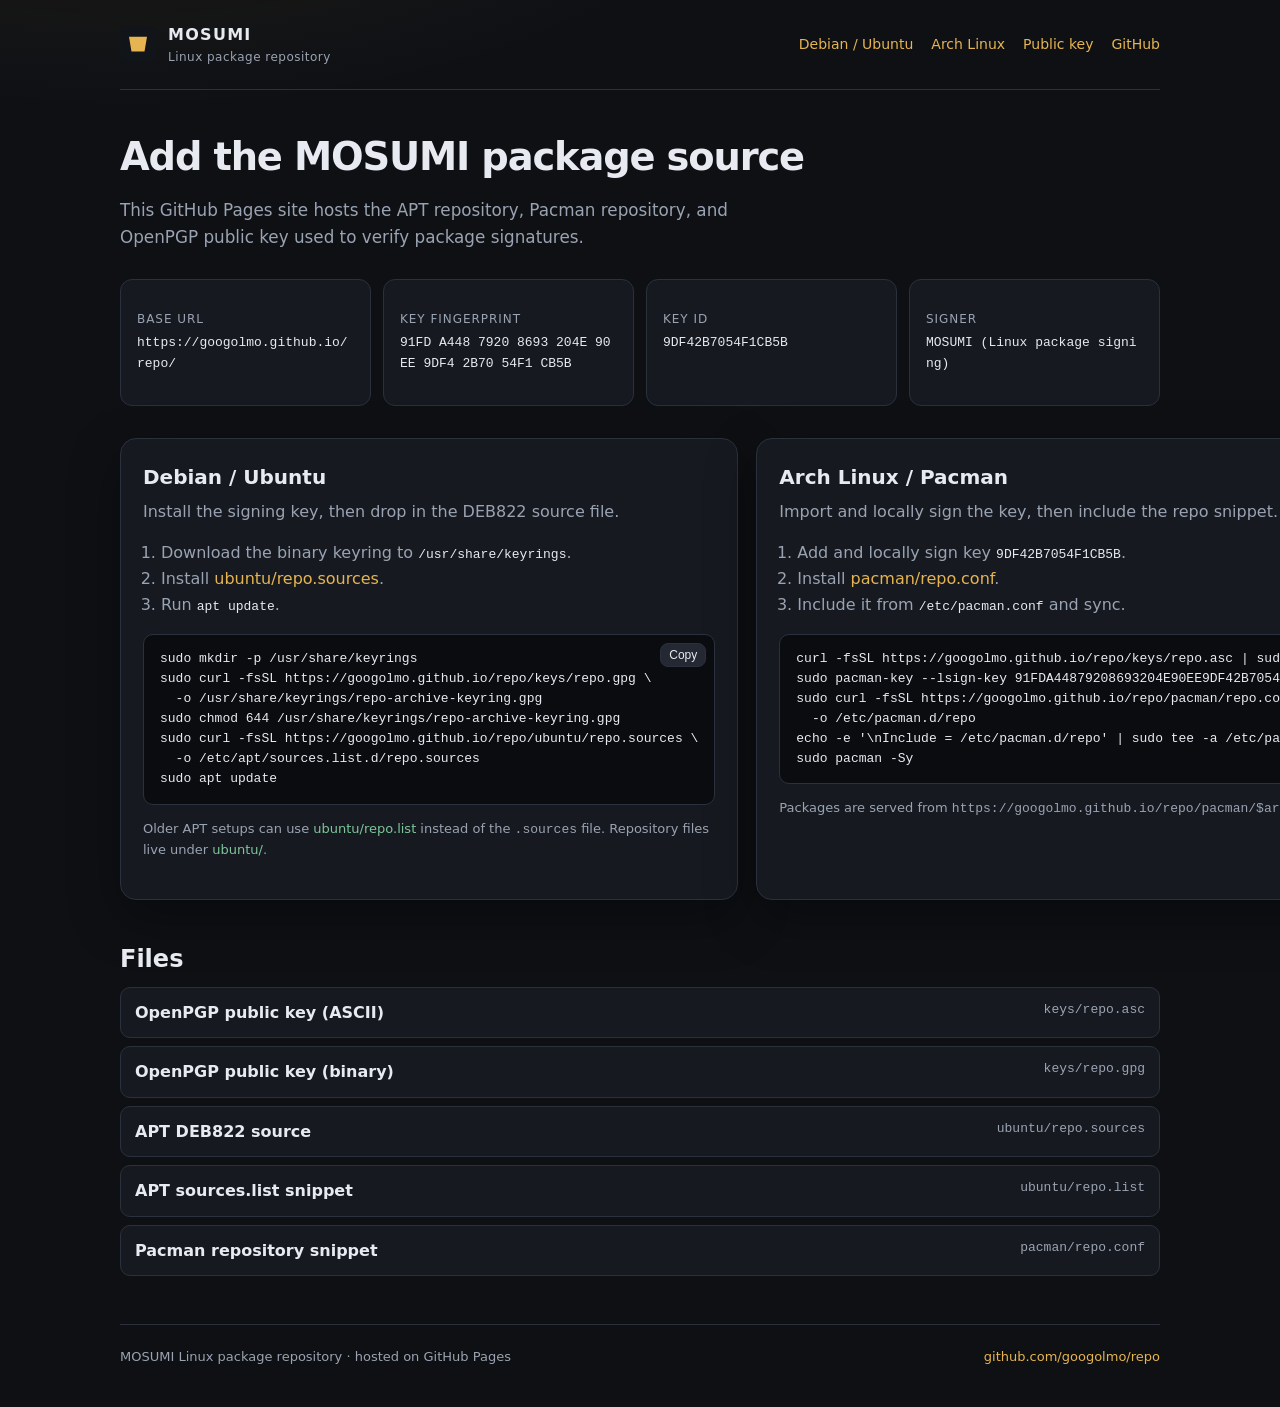
==== index.html @ 22315623 "init project" ====
<!DOCTYPE html>
<html lang="en">
<head>
  <meta charset="utf-8">
  <meta name="viewport" content="width=device-width, initial-scale=1">
  <title>MOSUMI Linux Package Repository</title>
  <meta name="description" content="APT and Pacman repository for MOSUMI Linux packages, including the signing public key and source list setup.">
  <link rel="icon" href="assets/favicon.svg" type="image/svg+xml">
  <link rel="stylesheet" href="assets/style.css">
</head>
<body>
  <div class="wrap">
    <header>
      <a class="brand" href="./">
        <svg viewBox="0 0 32 32" aria-hidden="true">
          <rect width="32" height="32" rx="7" fill="#111418"/>
          <path fill="#e6b450" d="M8 9.5h16l-2.2 13.2H10.2L8 9.5zm3.1 3.2h9.8l-.3 1.8H11.5l-.4-1.8zm.6 3.6h8.6l-.9 5.4h-6.8l-.9-5.4z"/>
        </svg>
        <span>
          <span class="brand-name">MOSUMI</span>
          <span class="brand-sub">Linux package repository</span>
        </span>
      </a>
      <nav>
        <a href="#debian">Debian / Ubuntu</a>
        <a href="#arch">Arch Linux</a>
        <a href="keys/repo.asc">Public key</a>
        <a href="https://github.com/googolmo/repo">GitHub</a>
      </nav>
    </header>

    <h1>Add the MOSUMI package source</h1>
    <p class="lede">
      This GitHub Pages site hosts the APT repository, Pacman repository,
      and OpenPGP public key used to verify package signatures.
    </p>

    <div class="meta">
      <article>
        <dl>
          <dt>Base URL</dt>
          <dd>https://googolmo.github.io/repo/</dd>
        </dl>
      </article>
      <article>
        <dl>
          <dt>Key fingerprint</dt>
          <dd>91FD A448 7920 8693 204E  90EE 9DF4 2B70 54F1 CB5B</dd>
        </dl>
      </article>
      <article>
        <dl>
          <dt>Key ID</dt>
          <dd>9DF42B7054F1CB5B</dd>
        </dl>
      </article>
      <article>
        <dl>
          <dt>Signer</dt>
          <dd>MOSUMI (Linux package signing)</dd>
        </dl>
      </article>
    </div>

    <div class="grid" id="setup">
      <section class="card" id="debian">
        <h2>Debian / Ubuntu</h2>
        <p>Install the signing key, then drop in the DEB822 source file.</p>
        <ol class="steps">
          <li>Download the binary keyring to <code>/usr/share/keyrings</code>.</li>
          <li>Install <a href="ubuntu/repo.sources">ubuntu/repo.sources</a>.</li>
          <li>Run <code>apt update</code>.</li>
        </ol>
        <pre data-copy><code>sudo mkdir -p /usr/share/keyrings
sudo curl -fsSL https://googolmo.github.io/repo/keys/repo.gpg \
  -o /usr/share/keyrings/repo-archive-keyring.gpg
sudo chmod 644 /usr/share/keyrings/repo-archive-keyring.gpg
sudo curl -fsSL https://googolmo.github.io/repo/ubuntu/repo.sources \
  -o /etc/apt/sources.list.d/repo.sources
sudo apt update</code></pre>
        <p class="note">
          Older APT setups can use
          <a href="ubuntu/repo.list">ubuntu/repo.list</a>
          instead of the <code>.sources</code> file.
          Repository files live under <a href="ubuntu/">ubuntu/</a>.
        </p>
      </section>

      <section class="card" id="arch">
        <h2>Arch Linux / Pacman</h2>
        <p>Import and locally sign the key, then include the repo snippet.</p>
        <ol class="steps">
          <li>Add and locally sign key <code>9DF42B7054F1CB5B</code>.</li>
          <li>Install <a href="pacman/repo.conf">pacman/repo.conf</a>.</li>
          <li>Include it from <code>/etc/pacman.conf</code> and sync.</li>
        </ol>
        <pre data-copy><code>curl -fsSL https://googolmo.github.io/repo/keys/repo.asc | sudo pacman-key --add -
sudo pacman-key --lsign-key 91FDA44879208693204E90EE9DF42B7054F1CB5B
sudo curl -fsSL https://googolmo.github.io/repo/pacman/repo.conf \
  -o /etc/pacman.d/repo
echo -e '\nInclude = /etc/pacman.d/repo' | sudo tee -a /etc/pacman.conf
sudo pacman -Sy</code></pre>
        <p class="note">
          Packages are served from
          <code>https://googolmo.github.io/repo/pacman/$arch</code>
          (<a href="pacman/x86_64/">x86_64</a>,
          <a href="pacman/aarch64/">aarch64</a>).
        </p>
      </section>
    </div>

    <section class="section">
      <h2>Files</h2>
      <div class="files">
        <a href="keys/repo.asc"><strong>OpenPGP public key (ASCII)</strong><span>keys/repo.asc</span></a>
        <a href="keys/repo.gpg"><strong>OpenPGP public key (binary)</strong><span>keys/repo.gpg</span></a>
        <a href="ubuntu/repo.sources"><strong>APT DEB822 source</strong><span>ubuntu/repo.sources</span></a>
        <a href="ubuntu/repo.list"><strong>APT sources.list snippet</strong><span>ubuntu/repo.list</span></a>
        <a href="pacman/repo.conf"><strong>Pacman repository snippet</strong><span>pacman/repo.conf</span></a>
      </div>
    </section>

    <footer>
      <span>MOSUMI Linux package repository · hosted on GitHub Pages</span>
      <a href="https://github.com/googolmo/repo">github.com/googolmo/repo</a>
    </footer>
  </div>
  <script src="assets/site.js"></script>
</body>
</html>
---- assets/style.css ----
:root {
  --bg: #0e1014;
  --bg-raised: #161a20;
  --bg-code: #0a0c10;
  --border: #2a313c;
  --text: #e7eaf0;
  --muted: #9aa3b2;
  --accent: #e6b450;
  --accent-dim: #c4922e;
  --link: #e6b450;
  --ok: #7ec699;
  --shadow: 0 18px 50px rgba(0, 0, 0, 0.35);
  --mono: ui-monospace, "SF Mono", "Cascadia Code", Menlo, Consolas, monospace;
  --sans: "Segoe UI", system-ui, -apple-system, sans-serif;
  --radius: 12px;
}

* {
  box-sizing: border-box;
}

html,
body {
  margin: 0;
  padding: 0;
}

body {
  font-family: var(--sans);
  background:
    radial-gradient(1200px 500px at 10% -10%, rgba(230, 180, 80, 0.08), transparent 50%),
    var(--bg);
  color: var(--text);
  line-height: 1.6;
  min-height: 100vh;
}

a {
  color: var(--link);
  text-decoration: none;
}

a:hover {
  text-decoration: underline;
}

.wrap {
  width: min(1040px, calc(100% - 32px));
  margin: 0 auto;
}

header {
  display: flex;
  align-items: center;
  justify-content: space-between;
  gap: 16px;
  padding: 22px 0;
  border-bottom: 1px solid var(--border);
}

.brand {
  display: flex;
  align-items: center;
  gap: 12px;
  color: var(--text);
  text-decoration: none;
}

.brand:hover {
  text-decoration: none;
}

.brand svg {
  width: 36px;
  height: 36px;
}

.brand-name {
  font-weight: 700;
  letter-spacing: 0.08em;
}

.brand-sub {
  display: block;
  color: var(--muted);
  font-size: 12px;
  letter-spacing: 0.04em;
  font-weight: 500;
}

nav {
  display: flex;
  gap: 18px;
  font-size: 14px;
}

h1 {
  font-size: clamp(1.8rem, 3vw, 2.4rem);
  letter-spacing: -0.03em;
  margin: 36px 0 10px;
}

.lede {
  color: var(--muted);
  font-size: 1.05rem;
  max-width: 62ch;
  margin: 0 0 28px;
}

.meta {
  display: grid;
  grid-template-columns: repeat(auto-fit, minmax(220px, 1fr));
  gap: 12px;
  margin-bottom: 32px;
}

.meta article {
  background: var(--bg-raised);
  border: 1px solid var(--border);
  border-radius: var(--radius);
  padding: 14px 16px;
}

.meta dt {
  color: var(--muted);
  font-size: 12px;
  text-transform: uppercase;
  letter-spacing: 0.08em;
}

.meta dd {
  margin: 4px 0 0;
  font-family: var(--mono);
  font-size: 13px;
  word-break: break-all;
}

.grid {
  display: grid;
  grid-template-columns: 1fr 1fr;
  gap: 18px;
  margin-bottom: 40px;
}

.card {
  background: var(--bg-raised);
  border: 1px solid var(--border);
  border-radius: 16px;
  padding: 22px;
  box-shadow: var(--shadow);
}

.card h2 {
  margin: 0 0 6px;
  font-size: 1.25rem;
}

.card p {
  margin: 0 0 16px;
  color: var(--muted);
}

.steps {
  margin: 0 0 16px;
  padding-left: 18px;
  color: var(--muted);
}

.steps code {
  color: var(--text);
}

pre {
  position: relative;
  background: var(--bg-code);
  border: 1px solid var(--border);
  border-radius: 10px;
  padding: 14px 16px;
  overflow-x: auto;
  font-family: var(--mono);
  font-size: 13px;
  line-height: 1.55;
  margin: 0 0 14px;
}

pre code {
  white-space: pre;
}

.copy {
  position: absolute;
  top: 8px;
  right: 8px;
  background: #232833;
  color: var(--text);
  border: 1px solid var(--border);
  border-radius: 8px;
  padding: 4px 8px;
  font-size: 12px;
  cursor: pointer;
}

.copy:hover,
.copy.copied {
  border-color: var(--accent);
  color: var(--accent);
}

.note {
  font-size: 13px;
  color: var(--muted);
  margin: 0;
}

.note a {
  color: var(--ok);
}

.section {
  margin: 8px 0 48px;
}

.section h2 {
  margin-bottom: 8px;
}

.files {
  display: grid;
  gap: 8px;
}

.files a {
  display: flex;
  justify-content: space-between;
  gap: 12px;
  background: var(--bg-raised);
  border: 1px solid var(--border);
  border-radius: 10px;
  padding: 12px 14px;
  color: var(--text);
}

.files a:hover {
  text-decoration: none;
  border-color: var(--accent-dim);
}

.files span {
  color: var(--muted);
  font-family: var(--mono);
  font-size: 13px;
}

footer {
  border-top: 1px solid var(--border);
  padding: 22px 0 40px;
  color: var(--muted);
  font-size: 13px;
  display: flex;
  justify-content: space-between;
  gap: 12px;
  flex-wrap: wrap;
}

.hero-404 {
  min-height: 60vh;
  display: grid;
  align-content: center;
  padding: 48px 0;
}

.hero-404 p {
  color: var(--muted);
  max-width: 46ch;
}

.btn {
  display: inline-block;
  margin-top: 18px;
  background: var(--accent);
  color: #1a1408;
  font-weight: 700;
  border-radius: 999px;
  padding: 10px 16px;
}

.btn:hover {
  text-decoration: none;
  background: #f0c56a;
}

@media (max-width: 800px) {
  .grid {
    grid-template-columns: 1fr;
  }

  nav {
    display: none;
  }
}
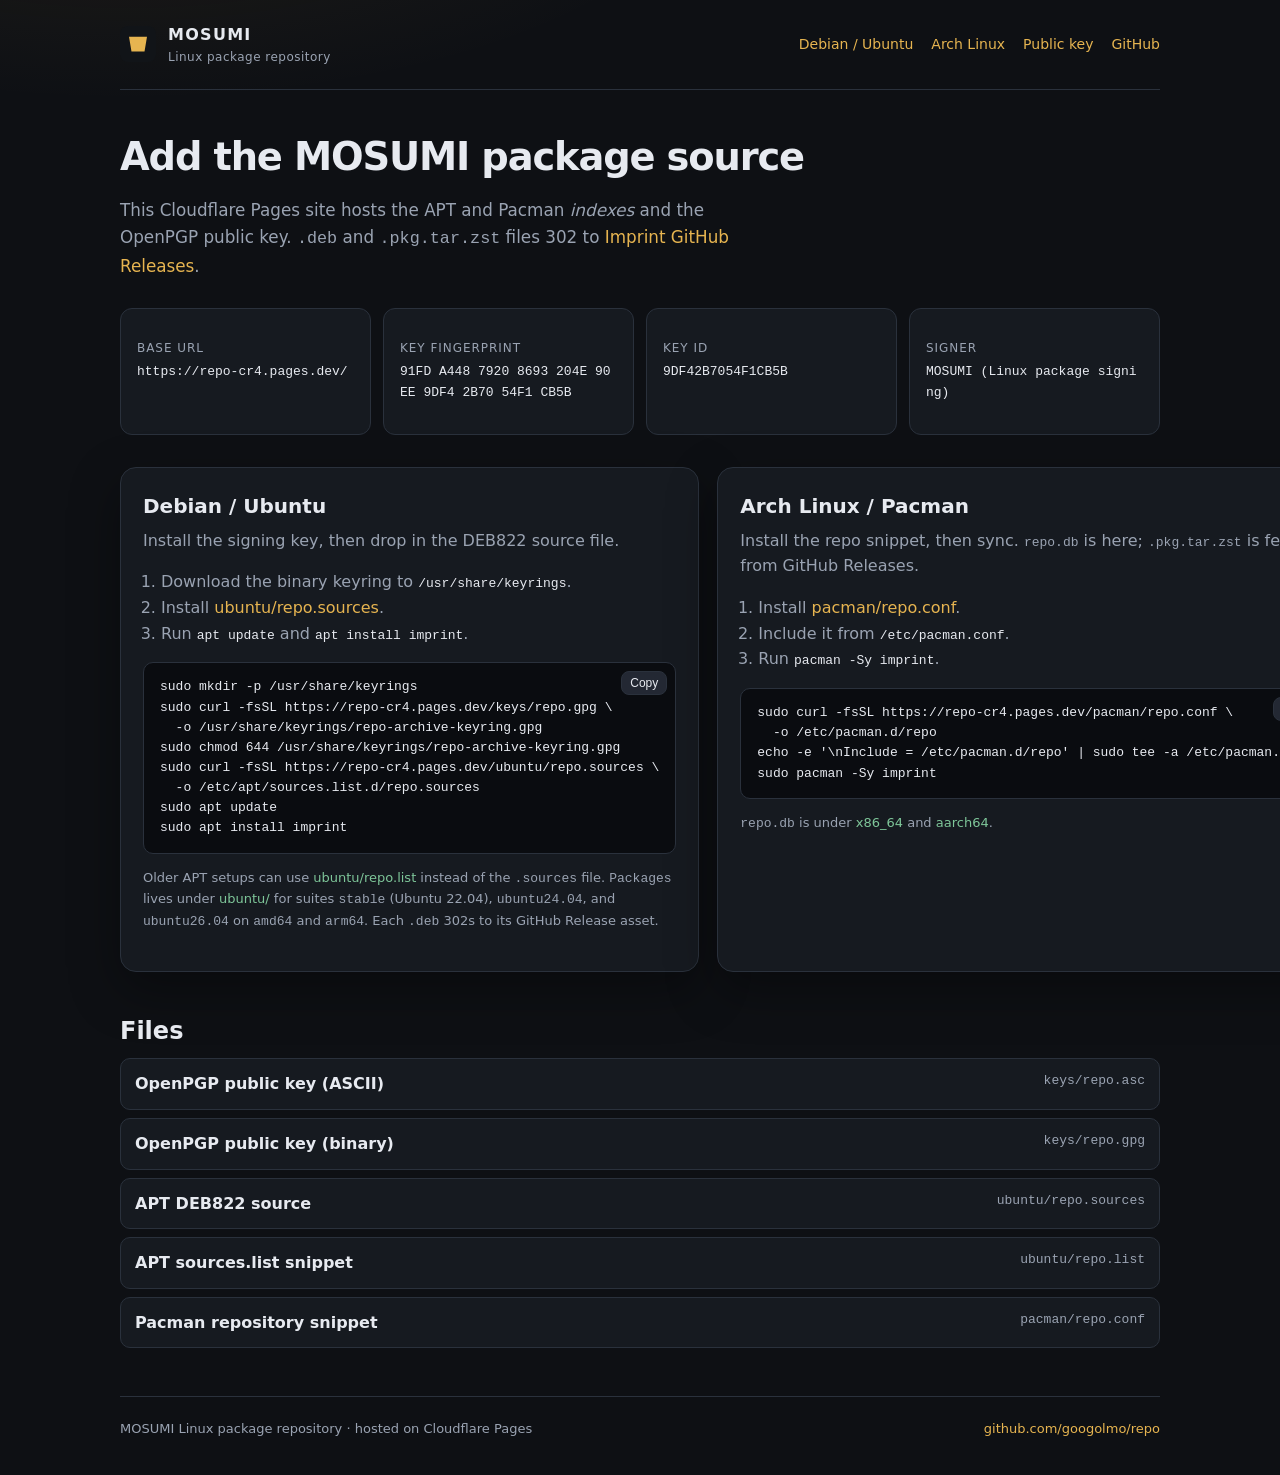
==== commit 5384d268: "update index script" ====
--- a/index.html
+++ b/index.html
@@ -31,15 +31,17 @@
 
     <h1>Add the MOSUMI package source</h1>
     <p class="lede">
-      This GitHub Pages site hosts the APT repository, Pacman repository,
-      and OpenPGP public key used to verify package signatures.
+      This Cloudflare Pages site hosts the APT and Pacman <em>indexes</em>
+      and the OpenPGP public key. <code>.deb</code> and
+      <code>.pkg.tar.zst</code> files 302 to
+      <a href="https://github.com/googolmo/imprint/releases">Imprint GitHub Releases</a>.
     </p>
 
     <div class="meta">
       <article>
         <dl>
           <dt>Base URL</dt>
-          <dd>https://googolmo.github.io/repo/</dd>
+          <dd>https://repo-cr4.pages.dev/</dd>
         </dl>
       </article>
       <article>
@@ -69,42 +71,45 @@
         <ol class="steps">
           <li>Download the binary keyring to <code>/usr/share/keyrings</code>.</li>
           <li>Install <a href="ubuntu/repo.sources">ubuntu/repo.sources</a>.</li>
-          <li>Run <code>apt update</code>.</li>
+          <li>Run <code>apt update</code> and <code>apt install imprint</code>.</li>
         </ol>
         <pre data-copy><code>sudo mkdir -p /usr/share/keyrings
-sudo curl -fsSL https://googolmo.github.io/repo/keys/repo.gpg \
+sudo curl -fsSL https://repo-cr4.pages.dev/keys/repo.gpg \
   -o /usr/share/keyrings/repo-archive-keyring.gpg
 sudo chmod 644 /usr/share/keyrings/repo-archive-keyring.gpg
-sudo curl -fsSL https://googolmo.github.io/repo/ubuntu/repo.sources \
+sudo curl -fsSL https://repo-cr4.pages.dev/ubuntu/repo.sources \
   -o /etc/apt/sources.list.d/repo.sources
-sudo apt update</code></pre>
+sudo apt update
+sudo apt install imprint</code></pre>
         <p class="note">
           Older APT setups can use
           <a href="ubuntu/repo.list">ubuntu/repo.list</a>
           instead of the <code>.sources</code> file.
-          Repository files live under <a href="ubuntu/">ubuntu/</a>.
+          <code>Packages</code> lives under <a href="ubuntu/">ubuntu/</a>
+          for suites <code>stable</code> (Ubuntu 22.04),
+          <code>ubuntu24.04</code>, and <code>ubuntu26.04</code>
+          on <code>amd64</code> and <code>arm64</code>.
+          Each <code>.deb</code> 302s to its GitHub Release asset.
         </p>
       </section>
 
       <section class="card" id="arch">
         <h2>Arch Linux / Pacman</h2>
-        <p>Import and locally sign the key, then include the repo snippet.</p>
+        <p>Install the repo snippet, then sync. <code>repo.db</code> is here;
+          <code>.pkg.tar.zst</code> is fetched from GitHub Releases.</p>
         <ol class="steps">
-          <li>Add and locally sign key <code>9DF42B7054F1CB5B</code>.</li>
           <li>Install <a href="pacman/repo.conf">pacman/repo.conf</a>.</li>
-          <li>Include it from <code>/etc/pacman.conf</code> and sync.</li>
+          <li>Include it from <code>/etc/pacman.conf</code>.</li>
+          <li>Run <code>pacman -Sy imprint</code>.</li>
         </ol>
-        <pre data-copy><code>curl -fsSL https://googolmo.github.io/repo/keys/repo.asc | sudo pacman-key --add -
-sudo pacman-key --lsign-key 91FDA44879208693204E90EE9DF42B7054F1CB5B
-sudo curl -fsSL https://googolmo.github.io/repo/pacman/repo.conf \
+        <pre data-copy><code>sudo curl -fsSL https://repo-cr4.pages.dev/pacman/repo.conf \
   -o /etc/pacman.d/repo
 echo -e '\nInclude = /etc/pacman.d/repo' | sudo tee -a /etc/pacman.conf
-sudo pacman -Sy</code></pre>
+sudo pacman -Sy imprint</code></pre>
         <p class="note">
-          Packages are served from
-          <code>https://googolmo.github.io/repo/pacman/$arch</code>
-          (<a href="pacman/x86_64/">x86_64</a>,
-          <a href="pacman/aarch64/">aarch64</a>).
+          <code>repo.db</code> is under
+          <a href="pacman/x86_64/">x86_64</a> and
+          <a href="pacman/aarch64/">aarch64</a>.
         </p>
       </section>
     </div>
@@ -121,7 +126,7 @@
     </section>
 
     <footer>
-      <span>MOSUMI Linux package repository · hosted on GitHub Pages</span>
+      <span>MOSUMI Linux package repository · hosted on Cloudflare Pages</span>
       <a href="https://github.com/googolmo/repo">github.com/googolmo/repo</a>
     </footer>
   </div>
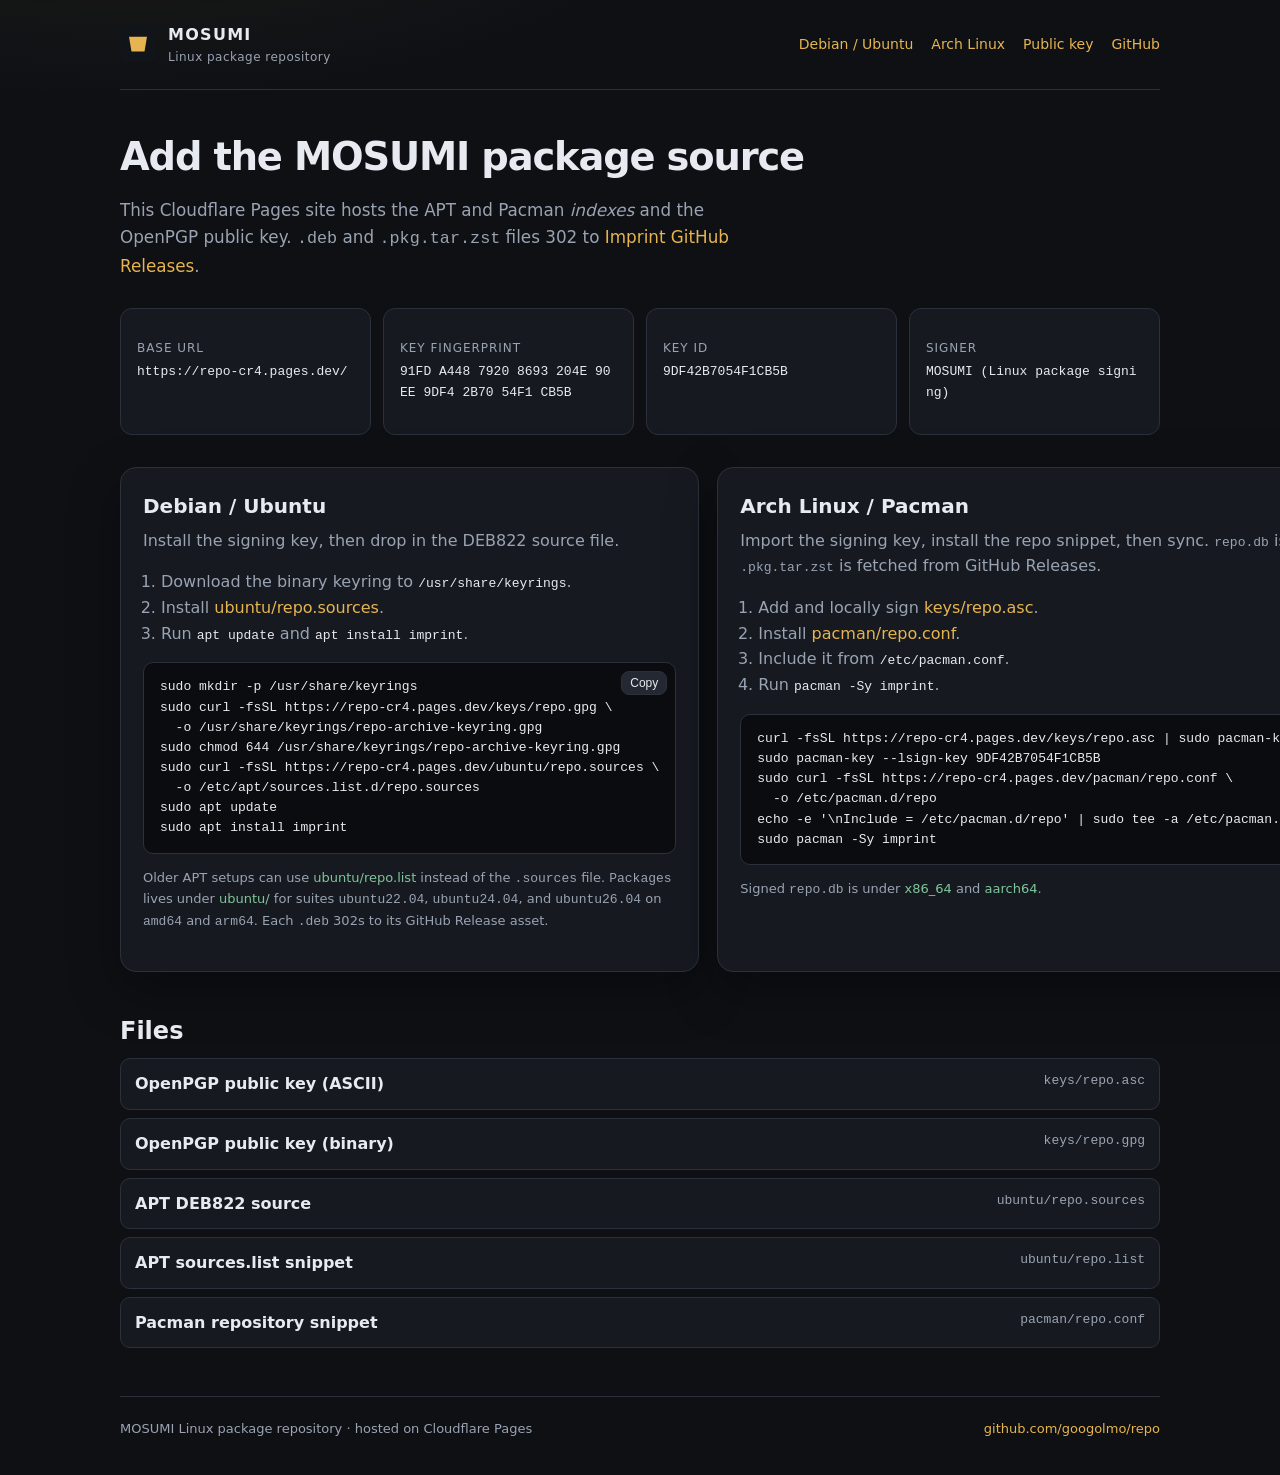
==== commit 894598ed: "update update-index.py and workflows" ====
--- a/index.html
+++ b/index.html
@@ -86,7 +86,7 @@
           <a href="ubuntu/repo.list">ubuntu/repo.list</a>
           instead of the <code>.sources</code> file.
           <code>Packages</code> lives under <a href="ubuntu/">ubuntu/</a>
-          for suites <code>stable</code> (Ubuntu 22.04),
+          for suites <code>ubuntu22.04</code>,
           <code>ubuntu24.04</code>, and <code>ubuntu26.04</code>
           on <code>amd64</code> and <code>arm64</code>.
           Each <code>.deb</code> 302s to its GitHub Release asset.
@@ -95,19 +95,23 @@
 
       <section class="card" id="arch">
         <h2>Arch Linux / Pacman</h2>
-        <p>Install the repo snippet, then sync. <code>repo.db</code> is here;
-          <code>.pkg.tar.zst</code> is fetched from GitHub Releases.</p>
+        <p>Import the signing key, install the repo snippet, then sync.
+          <code>repo.db</code> is here; <code>.pkg.tar.zst</code> is fetched
+          from GitHub Releases.</p>
         <ol class="steps">
+          <li>Add and locally sign <a href="keys/repo.asc">keys/repo.asc</a>.</li>
           <li>Install <a href="pacman/repo.conf">pacman/repo.conf</a>.</li>
           <li>Include it from <code>/etc/pacman.conf</code>.</li>
           <li>Run <code>pacman -Sy imprint</code>.</li>
         </ol>
-        <pre data-copy><code>sudo curl -fsSL https://repo-cr4.pages.dev/pacman/repo.conf \
+        <pre data-copy><code>curl -fsSL https://repo-cr4.pages.dev/keys/repo.asc | sudo pacman-key --add -
+sudo pacman-key --lsign-key 9DF42B7054F1CB5B
+sudo curl -fsSL https://repo-cr4.pages.dev/pacman/repo.conf \
   -o /etc/pacman.d/repo
 echo -e '\nInclude = /etc/pacman.d/repo' | sudo tee -a /etc/pacman.conf
 sudo pacman -Sy imprint</code></pre>
         <p class="note">
-          <code>repo.db</code> is under
+          Signed <code>repo.db</code> is under
           <a href="pacman/x86_64/">x86_64</a> and
           <a href="pacman/aarch64/">aarch64</a>.
         </p>
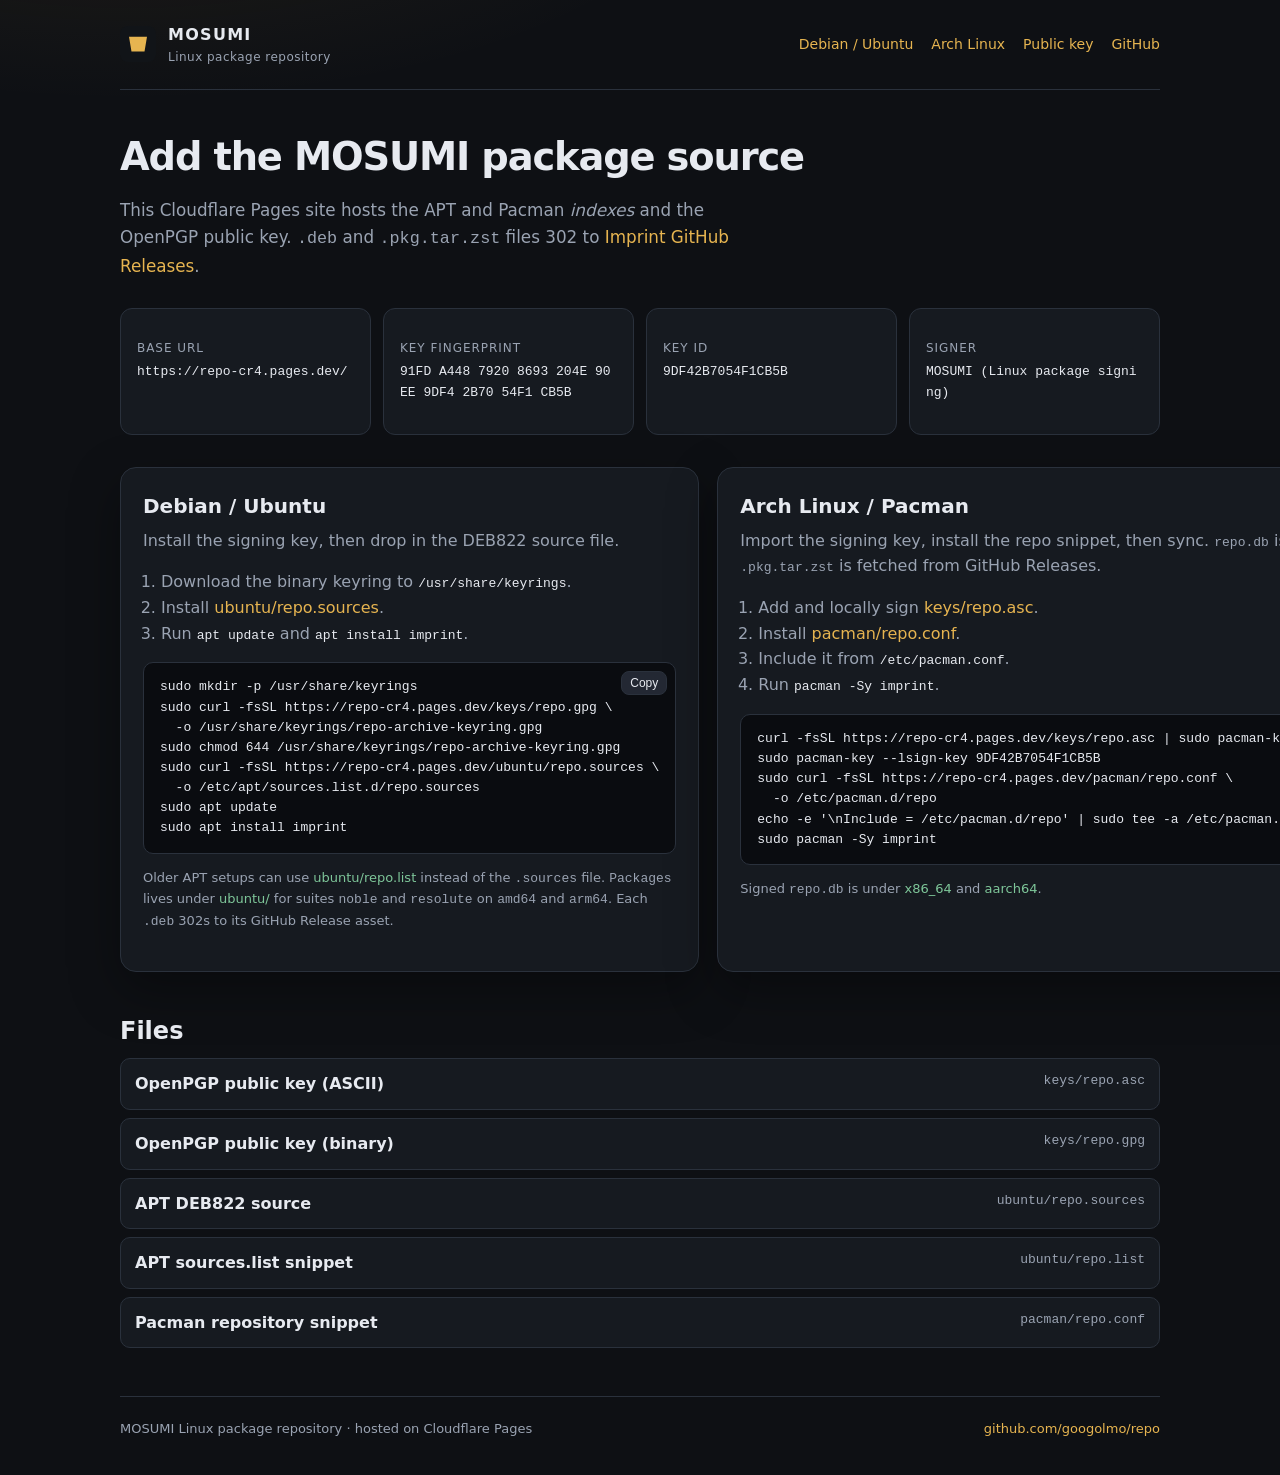
==== commit 2e58444c: "rename" ====
--- a/index.html
+++ b/index.html
@@ -86,8 +86,7 @@
           <a href="ubuntu/repo.list">ubuntu/repo.list</a>
           instead of the <code>.sources</code> file.
           <code>Packages</code> lives under <a href="ubuntu/">ubuntu/</a>
-          for suites <code>ubuntu22.04</code>,
-          <code>ubuntu24.04</code>, and <code>ubuntu26.04</code>
+          for suites <code>noble</code> and <code>resolute</code>
           on <code>amd64</code> and <code>arm64</code>.
           Each <code>.deb</code> 302s to its GitHub Release asset.
         </p>
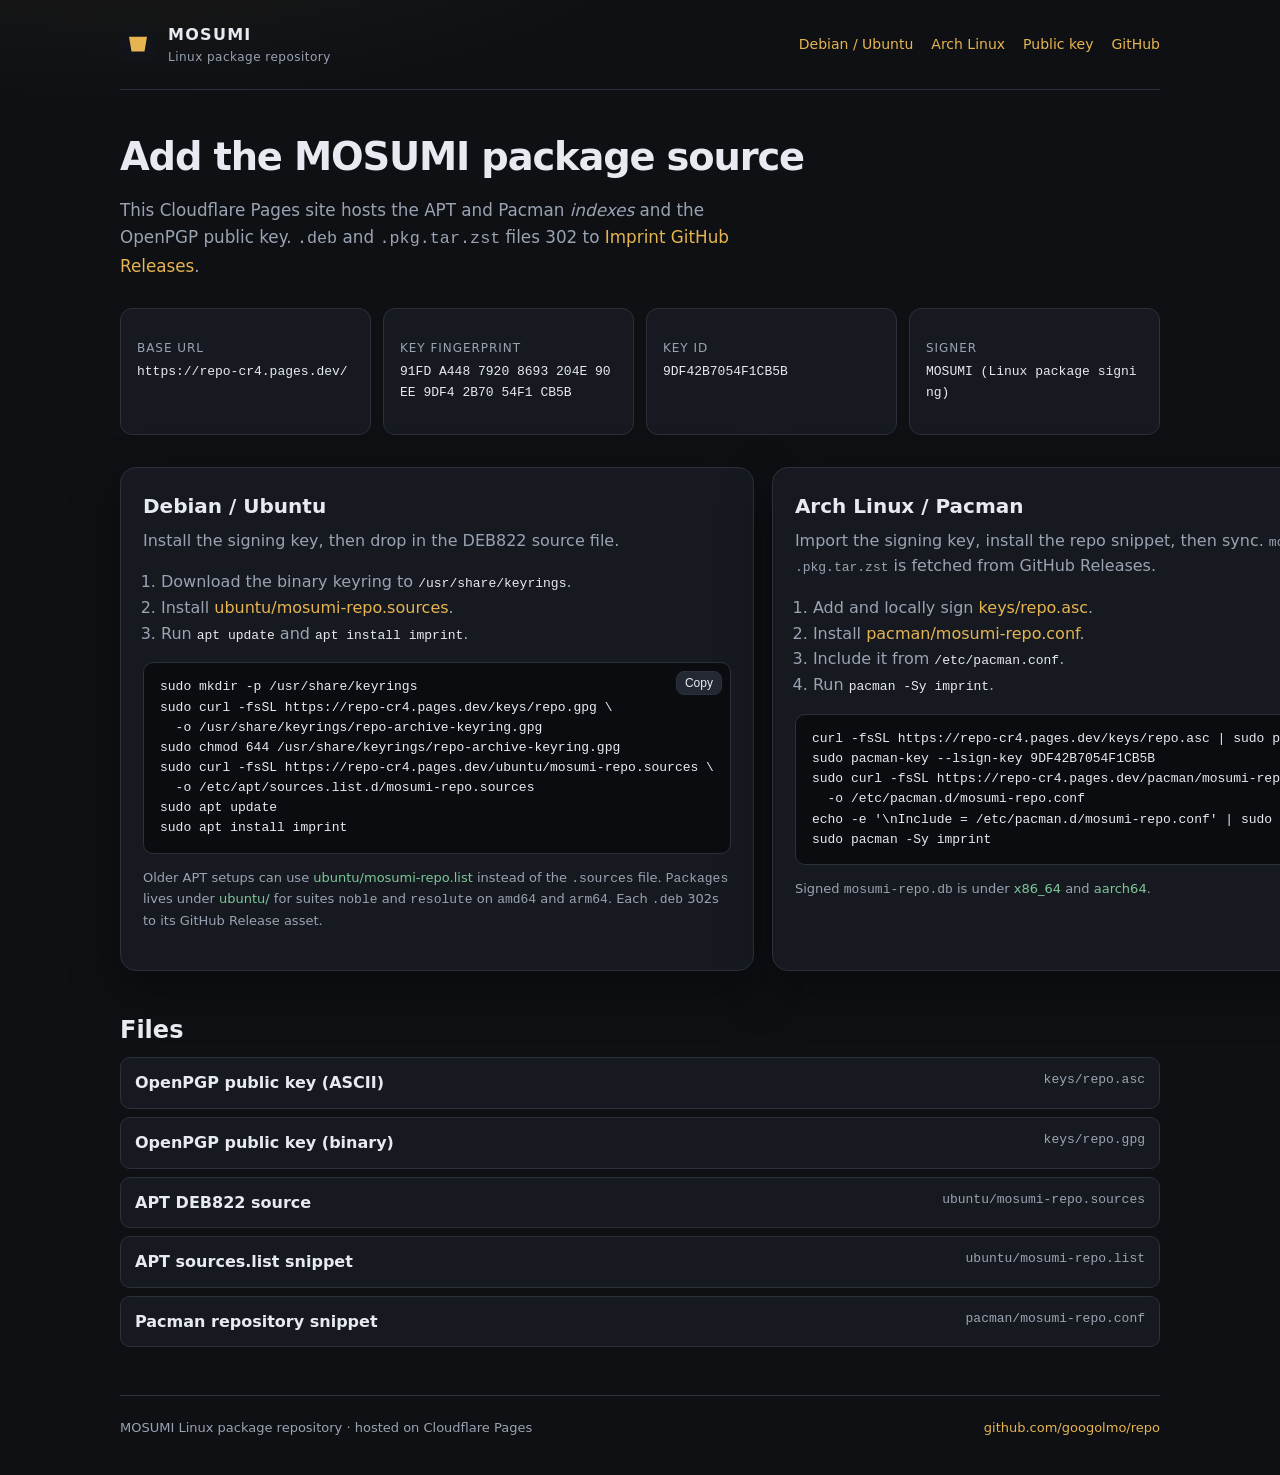
==== commit 09993a41: "update name" ====
--- a/index.html
+++ b/index.html
@@ -70,20 +70,20 @@
         <p>Install the signing key, then drop in the DEB822 source file.</p>
         <ol class="steps">
           <li>Download the binary keyring to <code>/usr/share/keyrings</code>.</li>
-          <li>Install <a href="ubuntu/repo.sources">ubuntu/repo.sources</a>.</li>
+          <li>Install <a href="ubuntu/mosumi-repo.sources">ubuntu/mosumi-repo.sources</a>.</li>
           <li>Run <code>apt update</code> and <code>apt install imprint</code>.</li>
         </ol>
         <pre data-copy><code>sudo mkdir -p /usr/share/keyrings
 sudo curl -fsSL https://repo-cr4.pages.dev/keys/repo.gpg \
   -o /usr/share/keyrings/repo-archive-keyring.gpg
 sudo chmod 644 /usr/share/keyrings/repo-archive-keyring.gpg
-sudo curl -fsSL https://repo-cr4.pages.dev/ubuntu/repo.sources \
-  -o /etc/apt/sources.list.d/repo.sources
+sudo curl -fsSL https://repo-cr4.pages.dev/ubuntu/mosumi-repo.sources \
+  -o /etc/apt/sources.list.d/mosumi-repo.sources
 sudo apt update
 sudo apt install imprint</code></pre>
         <p class="note">
           Older APT setups can use
-          <a href="ubuntu/repo.list">ubuntu/repo.list</a>
+          <a href="ubuntu/mosumi-repo.list">ubuntu/mosumi-repo.list</a>
           instead of the <code>.sources</code> file.
           <code>Packages</code> lives under <a href="ubuntu/">ubuntu/</a>
           for suites <code>noble</code> and <code>resolute</code>
@@ -95,22 +95,22 @@
       <section class="card" id="arch">
         <h2>Arch Linux / Pacman</h2>
         <p>Import the signing key, install the repo snippet, then sync.
-          <code>repo.db</code> is here; <code>.pkg.tar.zst</code> is fetched
+          <code>mosumi-repo.db</code> is here; <code>.pkg.tar.zst</code> is fetched
           from GitHub Releases.</p>
         <ol class="steps">
           <li>Add and locally sign <a href="keys/repo.asc">keys/repo.asc</a>.</li>
-          <li>Install <a href="pacman/repo.conf">pacman/repo.conf</a>.</li>
+          <li>Install <a href="pacman/mosumi-repo.conf">pacman/mosumi-repo.conf</a>.</li>
           <li>Include it from <code>/etc/pacman.conf</code>.</li>
           <li>Run <code>pacman -Sy imprint</code>.</li>
         </ol>
         <pre data-copy><code>curl -fsSL https://repo-cr4.pages.dev/keys/repo.asc | sudo pacman-key --add -
 sudo pacman-key --lsign-key 9DF42B7054F1CB5B
-sudo curl -fsSL https://repo-cr4.pages.dev/pacman/repo.conf \
-  -o /etc/pacman.d/repo
-echo -e '\nInclude = /etc/pacman.d/repo' | sudo tee -a /etc/pacman.conf
+sudo curl -fsSL https://repo-cr4.pages.dev/pacman/mosumi-repo.conf \
+  -o /etc/pacman.d/mosumi-repo.conf
+echo -e '\nInclude = /etc/pacman.d/mosumi-repo.conf' | sudo tee -a /etc/pacman.conf
 sudo pacman -Sy imprint</code></pre>
         <p class="note">
-          Signed <code>repo.db</code> is under
+          Signed <code>mosumi-repo.db</code> is under
           <a href="pacman/x86_64/">x86_64</a> and
           <a href="pacman/aarch64/">aarch64</a>.
         </p>
@@ -122,9 +122,9 @@
       <div class="files">
         <a href="keys/repo.asc"><strong>OpenPGP public key (ASCII)</strong><span>keys/repo.asc</span></a>
         <a href="keys/repo.gpg"><strong>OpenPGP public key (binary)</strong><span>keys/repo.gpg</span></a>
-        <a href="ubuntu/repo.sources"><strong>APT DEB822 source</strong><span>ubuntu/repo.sources</span></a>
-        <a href="ubuntu/repo.list"><strong>APT sources.list snippet</strong><span>ubuntu/repo.list</span></a>
-        <a href="pacman/repo.conf"><strong>Pacman repository snippet</strong><span>pacman/repo.conf</span></a>
+        <a href="ubuntu/mosumi-repo.sources"><strong>APT DEB822 source</strong><span>ubuntu/mosumi-repo.sources</span></a>
+        <a href="ubuntu/mosumi-repo.list"><strong>APT sources.list snippet</strong><span>ubuntu/mosumi-repo.list</span></a>
+        <a href="pacman/mosumi-repo.conf"><strong>Pacman repository snippet</strong><span>pacman/mosumi-repo.conf</span></a>
       </div>
     </section>
 
